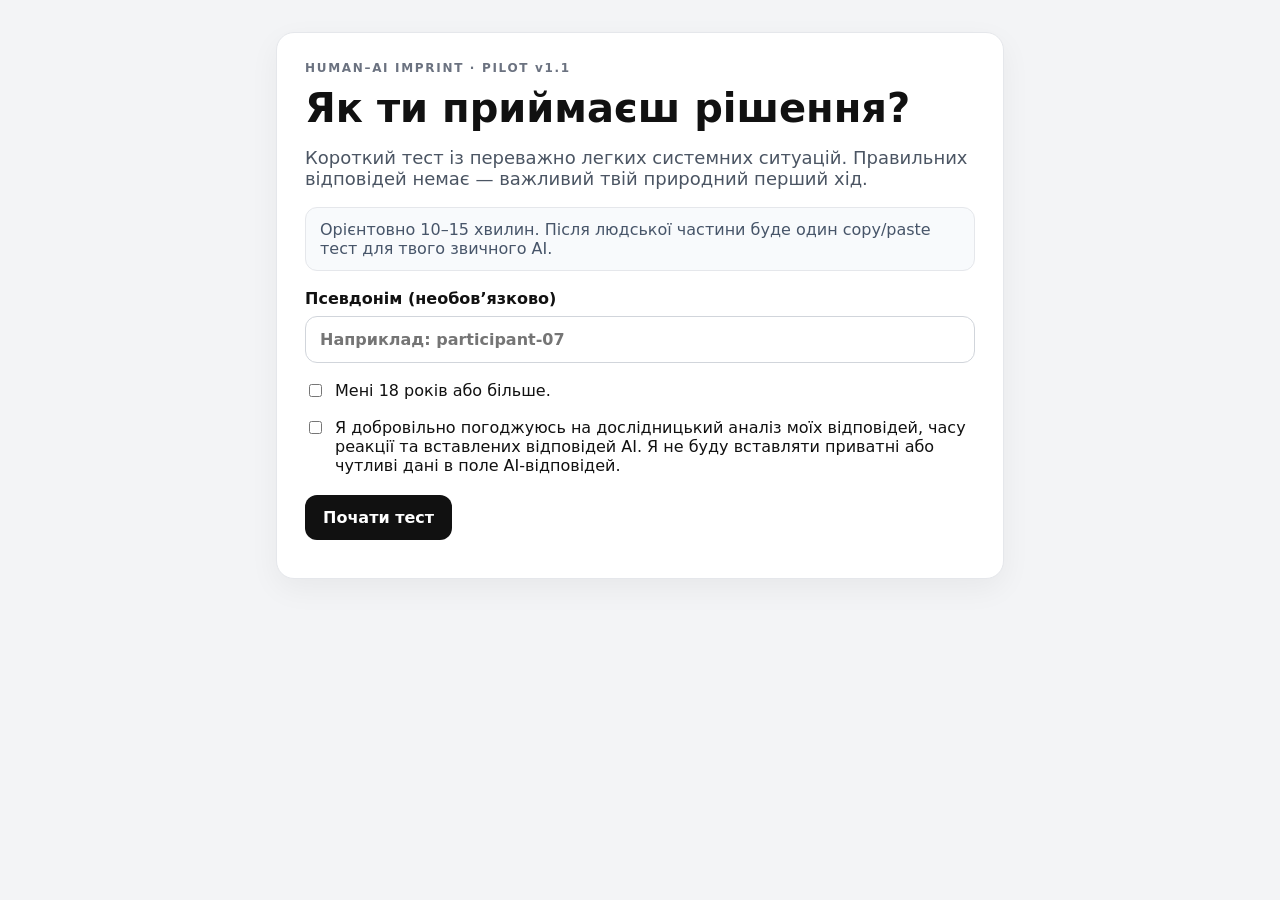
==== static/index.html @ 7344eb8c "Complete Human-AI Imprint Pilot v1.2" ====
<!doctype html>
<html lang="uk">
<head>
<meta charset="utf-8"/>
<meta name="viewport" content="width=device-width,initial-scale=1"/>
<title>Human–AI Imprint Pilot v1.1</title>
<link rel="stylesheet" href="/static/style.css"/>
</head>
<body>
<main class="wrap">
  <section id="start" class="card">
    <div class="eyebrow">HUMAN–AI IMPRINT · PILOT v1.1</div>
    <h1>Як ти приймаєш рішення?</h1>
    <p class="lead">Короткий тест із переважно легких системних ситуацій. Правильних відповідей немає — важливий твій природний перший хід.</p>
    <div class="note">Орієнтовно 10–15 хвилин. Після людської частини буде один copy/paste тест для твого звичного AI.</div>
    <label>Псевдонім (необов’язково)<input id="alias" placeholder="Наприклад: participant-07"/></label>
    <label class="check"><input type="checkbox" id="adult"/> Мені 18 років або більше.</label>
    <label class="check"><input type="checkbox" id="consent"/> Я добровільно погоджуюсь на дослідницький аналіз моїх відповідей, часу реакції та вставлених відповідей AI. Я не буду вставляти приватні або чутливі дані в поле AI-відповідей.</label>
    <button id="startBtn">Почати тест</button>
    <div id="startErr" class="err"></div>
  </section>

  <section id="test" class="card hidden">
    <div class="topline"><span id="progress">0/24</span><span id="level"></span></div>
    <div class="bar"><div id="barFill"></div></div>
    <h2 id="qtext"></h2>
    <div id="options"></div>
    <textarea id="freeText" class="hidden" rows="7" placeholder="Опиши свої перші кроки природно."></textarea>
    <button id="submitFree" class="hidden">Далі</button>
  </section>

  <section id="humanDone" class="card hidden">
    <div class="eyebrow">HUMAN BASELINE COMPLETE</div>
    <h2>Перша частина готова</h2>
    <p>Тепер потрібен твій <strong>звичний особистий AI</strong> — ChatGPT / Claude / Gemini або інший агент, яким ти реально користуєшся.</p>
    <ol>
      <li>Натисни «Показати AI-пакет».</li>
      <li>Відкрий <strong>НОВИЙ звичайний чат</strong> у своєму звичному особистому акаунті AI.</li>
      <li>Не використовуй Temporary / Incognito режим, якщо він вимикає звичну персоналізацію або memory.</li>
      <li>Скопіюй весь prompt і встав JSON-відповідь назад сюди.</li>
    </ol>
    <p class="muted">Prompt спеціально просить AI не розкривати приватні факти про тебе.</p>
    <button id="loadAIPack">Показати AI-пакет</button>
  </section>

  <section id="aiStage" class="card hidden">
    <div class="eyebrow">PERSONAL AI FINGERPRINT</div>
    <h2>Тест твого AI</h2>
    <label>Модель / сервіс<input id="modelName" placeholder="Наприклад: ChatGPT"/></label>
    <label>Memory / персональна пам’ять
      <select id="memoryStatus"><option value="on">Увімкнена</option><option value="off">Вимкнена</option><option value="unknown" selected>Не знаю</option></select>
    </label>
    <label>Custom instructions / персональні інструкції
      <select id="customInstructions"><option value="on">Є</option><option value="off">Немає</option><option value="unknown" selected>Не знаю</option></select>
    </label>
    <label>Як давно приблизно користуєшся цим AI?
      <select id="usageDuration"><option value="<1m">&lt;1 місяця</option><option value="1-6m">1–6 місяців</option><option value="6-12m">6–12 місяців</option><option value="1-2y">1–2 роки</option><option value="2y+">2+ роки</option><option value="unknown" selected>Не знаю</option></select>
    </label>
    <label>Скопіюй весь prompt<textarea id="aiPrompt" rows="15" readonly></textarea></label>
    <button id="copyPrompt">Скопіювати prompt</button>
    <label>Встав JSON-відповідь AI<textarea id="aiResult" rows="15" placeholder='{"answers":{"P01":{"choice":"B","reason":"..."},"P02":{"choice":"A","reason":"..."}}}'></textarea></label>
    <button id="submitAI">Завершити</button>
    <div id="aiErr" class="err"></div>
  </section>

  <section id="finish" class="card hidden">
    <div class="eyebrow">DONE</div>
    <h2>Готово.</h2>
    <p>Пара «людина ↔ особистий AI» збережена.</p>
    <p class="muted">Participant ID: <code id="pidShow"></code></p>
  </section>
</main>
<script src="/static/app.js"></script>
</body>
</html>
---- static/style.css ----
:root{font-family:Inter,ui-sans-serif,system-ui,-apple-system,Segoe UI,Roboto,sans-serif;color:#111;background:#f3f4f6}
*{box-sizing:border-box} body{margin:0}.wrap{max-width:760px;margin:0 auto;padding:32px 16px 80px}
.card{background:white;border:1px solid #e5e7eb;border-radius:18px;padding:28px;box-shadow:0 10px 30px rgba(0,0,0,.05)}
.hidden{display:none!important}.eyebrow{font-size:12px;font-weight:800;letter-spacing:.14em;color:#6b7280}
h1{font-size:40px;line-height:1.05;margin:12px 0 14px}h2{font-size:28px;line-height:1.15}.lead{font-size:18px;color:#4b5563}
label{display:block;margin:18px 0 8px;font-weight:650}input,textarea,select{width:100%;margin-top:8px;padding:13px 14px;border:1px solid #d1d5db;border-radius:12px;font:inherit}
.check{font-weight:500;display:flex;gap:10px;align-items:flex-start}.check input{width:auto;margin-top:3px}
button{border:0;border-radius:12px;padding:13px 18px;font:inherit;font-weight:800;background:#111;color:white;cursor:pointer;margin-top:12px}
button:hover{opacity:.88}.option{display:block;width:100%;text-align:left;background:#f3f4f6;color:#111;margin:10px 0;padding:16px;border:1px solid #e5e7eb}
.topline{display:flex;justify-content:space-between;color:#6b7280;font-weight:700}.bar{height:8px;background:#eee;border-radius:100px;overflow:hidden;margin:12px 0 26px}.bar div{height:100%;width:0;background:#111;transition:.2s}
.err{color:#b91c1c;margin-top:10px}.muted{color:#6b7280}code{background:#f3f4f6;padding:3px 6px;border-radius:6px}
ol{color:#374151;line-height:1.7}
@media(max-width:600px){h1{font-size:33px}.card{padding:21px}.wrap{padding-top:18px}}

.note{background:#f8fafc;border:1px solid #e5e7eb;padding:12px 14px;border-radius:12px;color:#475569;margin:16px 0}

.metrics{display:grid;grid-template-columns:repeat(auto-fit,minmax(130px,1fr));gap:10px;margin:20px 0}.metric{padding:14px;border:1px solid #e5e7eb;border-radius:12px;background:#f8fafc}.metric b{display:block;font-size:24px}.metric span{color:#64748b;font-size:13px}.pair{padding:10px 0;border-bottom:1px solid #eee}
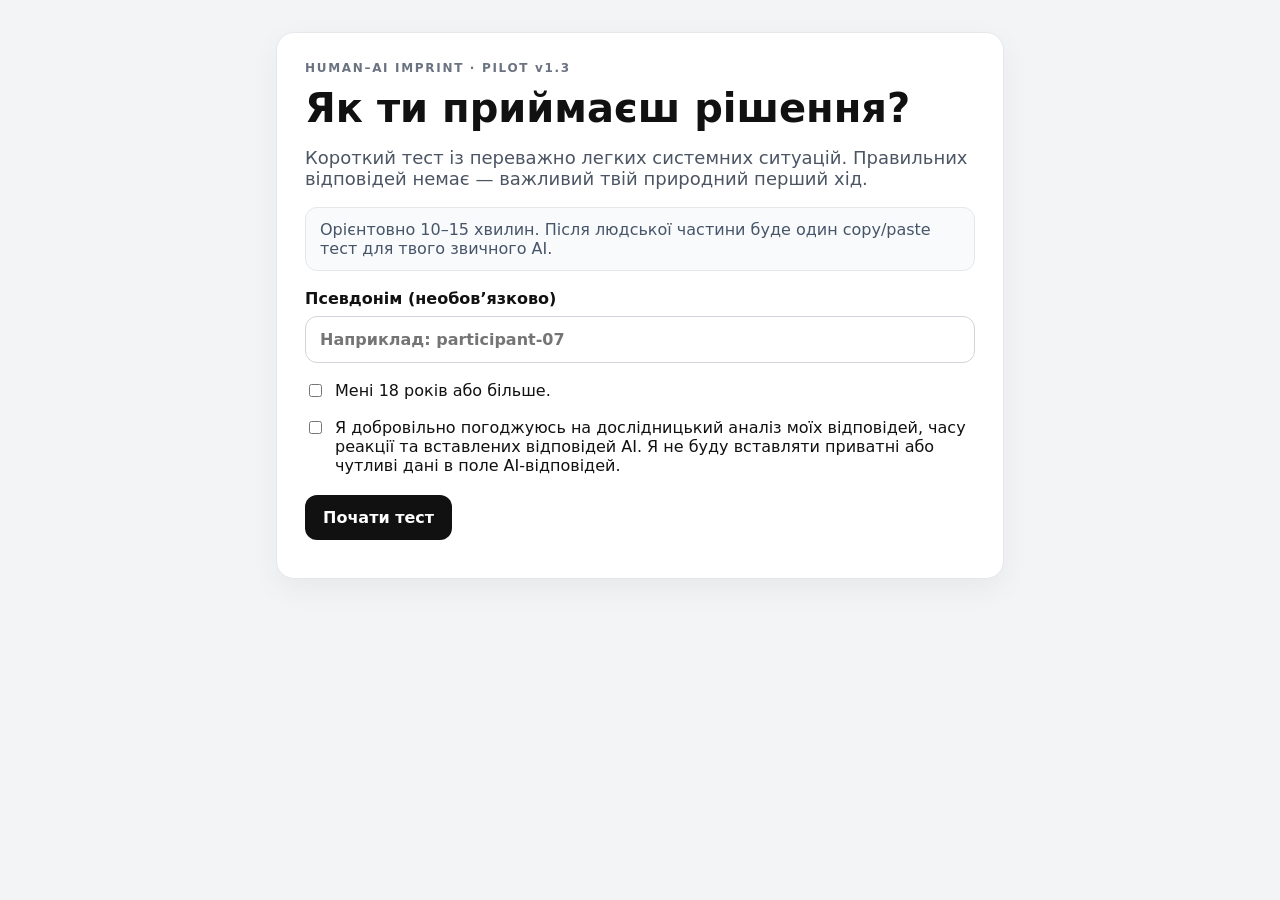
==== commit 662aab87: "Migrate Pilot to Neon Postgres v1.3" ====
--- a/static/index.html
+++ b/static/index.html
@@ -9,7 +9,7 @@
 <body>
 <main class="wrap">
   <section id="start" class="card">
-    <div class="eyebrow">HUMAN–AI IMPRINT · PILOT v1.1</div>
+    <div class="eyebrow">HUMAN–AI IMPRINT · PILOT v1.3</div>
     <h1>Як ти приймаєш рішення?</h1>
     <p class="lead">Короткий тест із переважно легких системних ситуацій. Правильних відповідей немає — важливий твій природний перший хід.</p>
     <div class="note">Орієнтовно 10–15 хвилин. Після людської частини буде один copy/paste тест для твого звичного AI.</div>
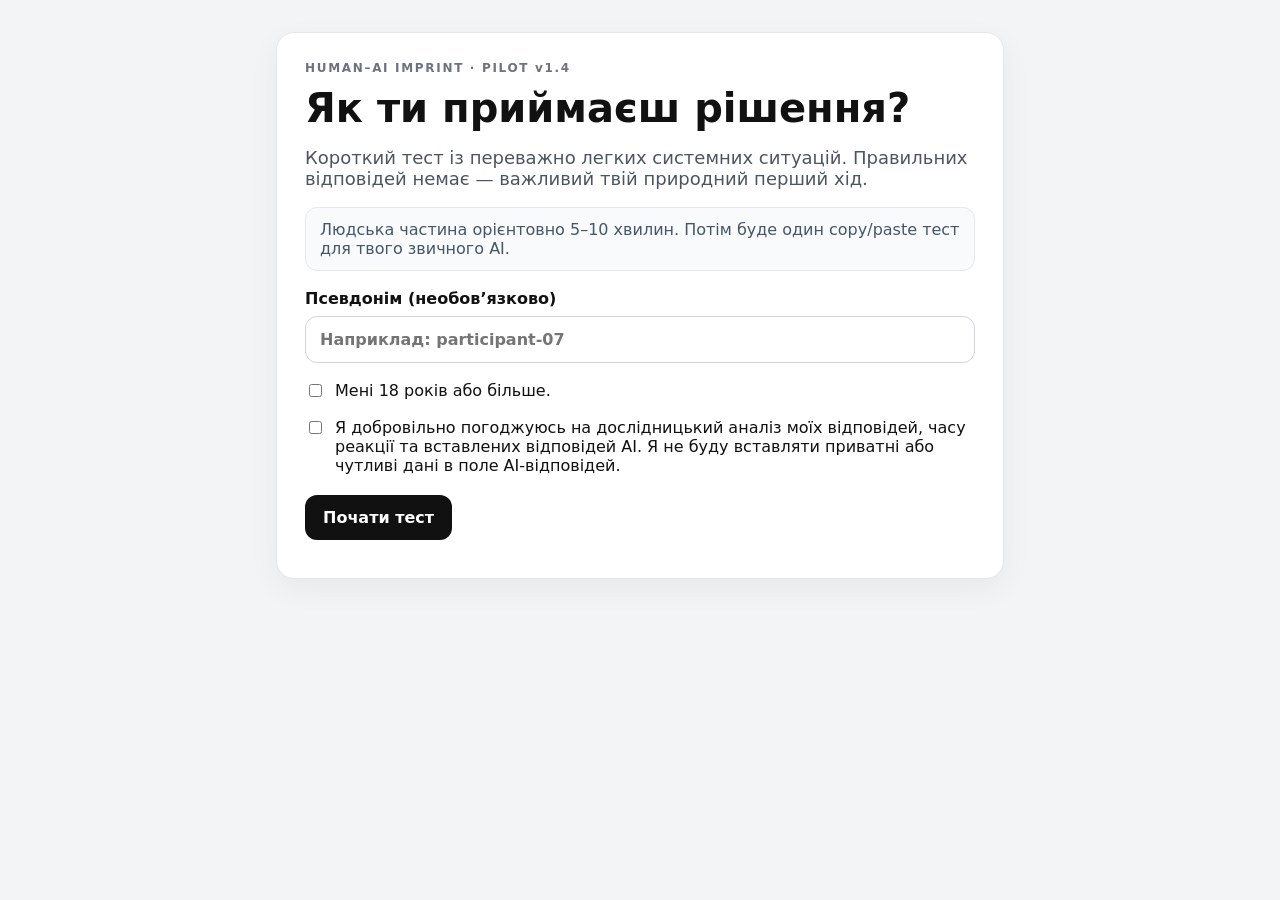
==== commit c75094e6: "Human-AI Imprint Pilot v1.4: trade-off probes and shorter human flow" ====
--- a/static/index.html
+++ b/static/index.html
@@ -3,16 +3,16 @@
 <head>
 <meta charset="utf-8"/>
 <meta name="viewport" content="width=device-width,initial-scale=1"/>
-<title>Human–AI Imprint Pilot v1.1</title>
+<title>Human–AI Imprint Pilot v1.4</title>
 <link rel="stylesheet" href="/static/style.css"/>
 </head>
 <body>
 <main class="wrap">
   <section id="start" class="card">
-    <div class="eyebrow">HUMAN–AI IMPRINT · PILOT v1.3</div>
+    <div class="eyebrow">HUMAN–AI IMPRINT · PILOT v1.4</div>
     <h1>Як ти приймаєш рішення?</h1>
     <p class="lead">Короткий тест із переважно легких системних ситуацій. Правильних відповідей немає — важливий твій природний перший хід.</p>
-    <div class="note">Орієнтовно 10–15 хвилин. Після людської частини буде один copy/paste тест для твого звичного AI.</div>
+    <div class="note">Людська частина орієнтовно 5–10 хвилин. Потім буде один copy/paste тест для твого звичного AI.</div>
     <label>Псевдонім (необов’язково)<input id="alias" placeholder="Наприклад: participant-07"/></label>
     <label class="check"><input type="checkbox" id="adult"/> Мені 18 років або більше.</label>
     <label class="check"><input type="checkbox" id="consent"/> Я добровільно погоджуюсь на дослідницький аналіз моїх відповідей, часу реакції та вставлених відповідей AI. Я не буду вставляти приватні або чутливі дані в поле AI-відповідей.</label>
@@ -21,7 +21,7 @@
   </section>
 
   <section id="test" class="card hidden">
-    <div class="topline"><span id="progress">0/24</span><span id="level"></span></div>
+    <div class="topline"><span id="progress">0/22</span><span id="level"></span></div>
     <div class="bar"><div id="barFill"></div></div>
     <h2 id="qtext"></h2>
     <div id="options"></div>
